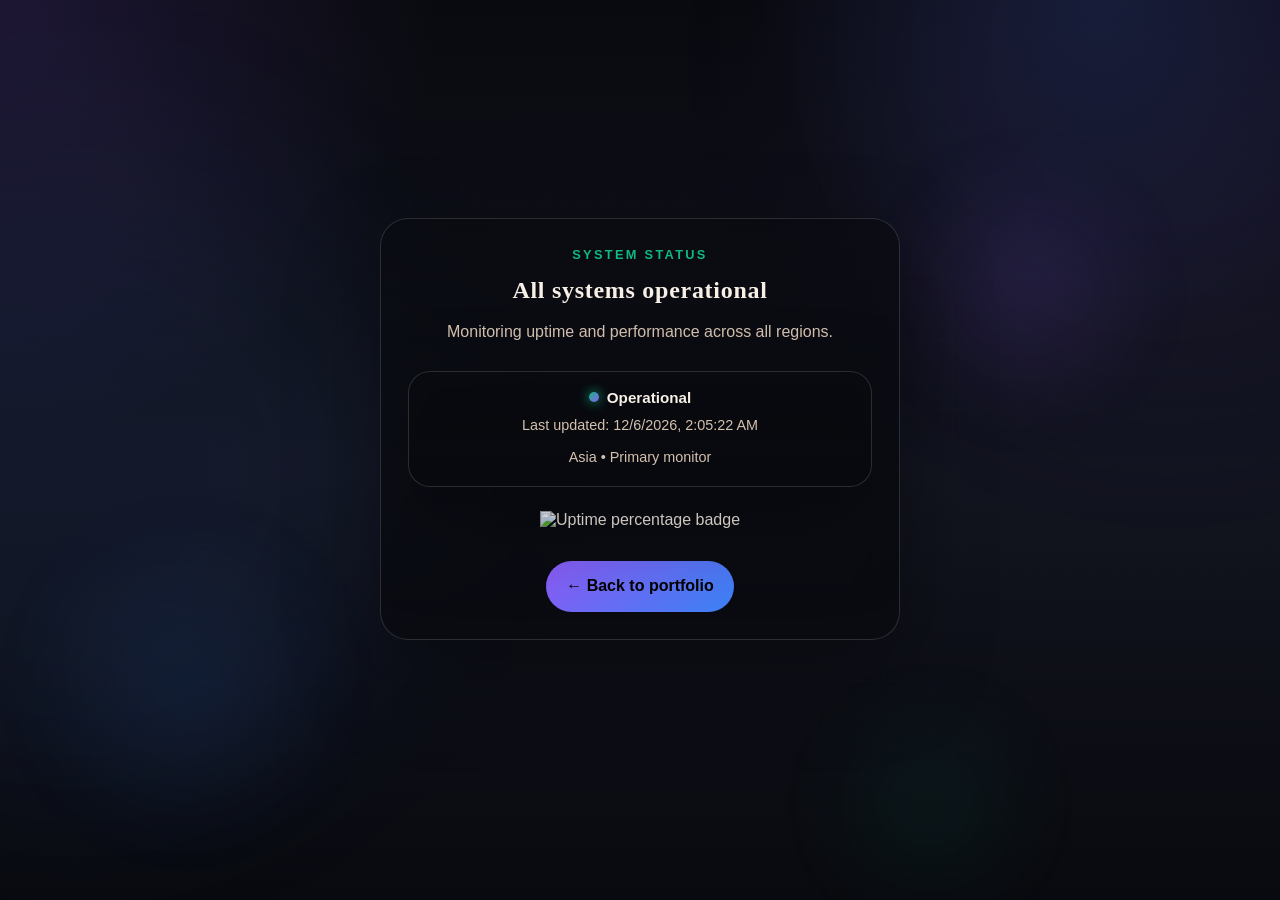
==== status/index.html @ 7c453acb "Initial deploy: anitej.online portfolio" ====
<!DOCTYPE html>
<html lang="en">
<head>
  <meta charset="UTF-8" />
  <meta name="viewport" content="width=device-width, initial-scale=1.0" />
  <meta
    name="description"
    content="Live status page for anitej.online with current uptime and monitoring information."
  />
  <meta name="robots" content="index, follow" />
  <meta property="og:title" content="Status | Anitej Chander Sood" />
  <meta
    property="og:description"
    content="Current uptime and system health for anitej.online."
  />
  <meta property="og:type" content="website" />
  <meta property="og:url" content="https://anitej.online/status/" />
  <link rel="canonical" href="https://anitej.online/status/" />

  <title>Status • Anitej Chander Sood</title>

  <link rel="stylesheet" href="/styles.css" />

  <link href="https://fonts.googleapis.com/css2?family=Playfair+Display:wght@600;700&family=Schibsted+Grotesk:wght@400;500;600&display=swap" rel="stylesheet">

  <style>
    .note-pill:hover {
      border-color: var(--line-strong);
      transform: translateY(-2px);
    }

    .status-region {
      display: block;
      margin-top: 0.5rem;
      font-size: 0.85rem;
      color: var(--muted);
    }

    .status-badge {
      display: flex;
      justify-content: center;
      margin-top: 1.5rem;
    }

    .button-secondary {
      background: linear-gradient(135deg, var(--accent), var(--accent-2));
      color: #000;
      border: none;
    }

    .button-secondary:hover {
      filter: brightness(1.1);
      transform: translateY(-1px);
    }

    @keyframes pulse {
      0% {
        transform: scale(1);
        opacity: 1;
        box-shadow: 0 0 0 0 var(--accent-3);
      }
      70% {
        transform: scale(1.2);
        opacity: 0.7;
        box-shadow: 0 0 0 8px rgba(0,0,0,0);
      }
      100% {
        transform: scale(1);
        opacity: 1;
        box-shadow: 0 0 0 0 rgba(0,0,0,0);
      }
    }

    .status-dot {
      display: inline-block;
      width: 10px;
      height: 10px;
      border-radius: 50%;
      margin-right: 8px;
      background: linear-gradient(135deg, var(--accent-3), var(--accent));
      box-shadow: 0 0 12px var(--accent-3);
      animation: pulse 2.5s infinite ease-out;
      vertical-align: middle;
    }

    .note-pill strong {
      display: inline-flex;
      align-items: center;
    }
  </style>
</head>

<body class="site-ready">

  <div class="noise-layer"></div>
  <div class="grid-mesh"></div>
  <div class="ambient ambient-one"></div>
  <div class="ambient ambient-two"></div>
  <div class="ambient ambient-three"></div>

  <main class="section" style="display:flex; align-items:center; justify-content:center; min-height:100vh;">
    
    <div class="contact-section reveal is-visible" style="max-width:520px; width:100%; text-align:center;">
      
      <p class="eyebrow">System Status</p>

      <h2 style="margin-bottom:1rem;">All systems operational</h2>

      <p class="contact-text">
        Monitoring uptime and performance across all regions.
      </p>

      <div class="note-pill" style="margin-top:1.5rem;">
        <strong>
          <span class="status-dot"></span>
          Operational
        </strong>
        <span id="time"></span>
        <span class="status-region">Asia • Primary monitor</span>
      </div>

      <div class="status-badge">
        <img
          src="https://img.shields.io/uptimerobot/ratio/m802907586-cd0c75503b185949c25b62b2?style=for-the-badge&label=uptime"
          alt="Uptime percentage badge"
        />
      </div>

      <div style="margin-top:2rem;">
        <a href="/" class="button button-secondary">← Back to portfolio</a>
      </div>

    </div>

  </main>

  <script>
    document.getElementById("time").textContent =
      "Last updated: " + new Date().toLocaleString();
  </script>

</body>
</html>
---- styles.css ----
:root {
  --bg: #090a0f;
  --bg-rgb: 9, 10, 15;
  --bg-alt: #12141f;
  --panel: rgba(34, 24, 19, 0.84);
  --panel-strong: rgba(26, 18, 14, 0.96);
  --panel-soft: rgba(255, 255, 255, 0.05);
  --text: #f8efe6;
  --muted: #d4c1b0;
  --muted-strong: #b59472;
  --line: rgba(255, 255, 255, 0.14);
  --line-strong: rgba(255, 255, 255, 0.32);
  --accent: #8b5cf6;
  --accent-2: #3b82f6;
  --accent-3: #10b981;
  --shadow: 0 34px 90px rgba(0, 0, 0, 0.34);
  --glow: 0 0 0 1px rgba(255, 255, 255, 0.08), 0 28px 80px rgba(0, 0, 0, 0.25);
  --radius-xl: 38px;
  --radius-lg: 28px;
  --radius-md: 20px;
  --radius-sm: 14px;
  --max-width: 1220px;
  --header-offset: 116px;
  --font-heading: "Space Grotesk", serif;
}

html[data-theme="light"] {
  --bg: #f5ede4;
  --bg-rgb: 245, 237, 228;
  --bg-alt: #ede0d2;
  --panel: rgba(255, 255, 255, 0.8);
  --panel-strong: rgba(255, 255, 255, 0.93);
  --panel-soft: rgba(126, 92, 66, 0.06);
  --text: #1d140f;
  --muted: #6f5a49;
  --muted-strong: #8d5d30;
  --line: rgba(34, 20, 12, 0.11);
  --line-strong: rgba(34, 20, 12, 0.24);
  --accent: #d97b2d;
  --accent-2: #d45a4a;
  --accent-3: #2a8f74;
  --shadow: 0 34px 90px rgba(124, 85, 51, 0.14);
  --glow: 0 0 0 1px rgba(34, 20, 12, 0.06), 0 24px 72px rgba(124, 85, 51, 0.14);
}

*,
*::before,
*::after {
  box-sizing: border-box;
}

html {
  scroll-behavior: smooth;
}

body {
  margin: 0;
  min-height: 100vh;
  min-height: 100svh;
  font-family: "Outfit", sans-serif;
  color: var(--text);
  background:
    radial-gradient(circle at top left, rgba(139, 92, 246, 0.16), transparent 28%),
    radial-gradient(circle at 86% 0%, rgba(59, 130, 246, 0.12), transparent 24%),
    linear-gradient(180deg, var(--bg) 0%, var(--bg-alt) 52%, var(--bg) 100%);
  overflow-x: clip;
}

body::before,
body::after {
  content: "";
  position: fixed;
  inset: auto;
  width: 42rem;
  height: 42rem;
  border-radius: 50%;
  filter: blur(100px);
  opacity: 0.12;
  pointer-events: none;
  z-index: -2;
  animation: drift 24s ease-in-out infinite;
}

body::before {
  top: -18rem;
  right: -14rem;
  background: rgba(139, 92, 246, 0.56);
}

body::after {
  left: -16rem;
  bottom: 6rem;
  background: rgba(59, 130, 246, 0.48);
  animation-delay: -10s;
}

a {
  color: inherit;
  text-decoration: none;
}

button,
input,
a {
  font: inherit;
  -webkit-tap-highlight-color: transparent;
}

button {
  color: inherit;
}

img,
iframe {
  display: block;
  max-width: 100%;
}

[hidden] {
  display: none !important;
}

.page-shell {
  position: relative;
  min-height: 100vh;
  overflow: clip;
}

.noise-layer,
.grid-mesh,
.ambient,
.cursor-glow {
  pointer-events: none;
}

.noise-layer {
  position: fixed;
  inset: -20%;
  z-index: -1;
  opacity: 0.08;
  background-image:
    radial-gradient(circle at 20% 30%, rgba(255, 255, 255, 0.7) 0.7px, transparent 0.8px),
    radial-gradient(circle at 74% 64%, rgba(255, 255, 255, 0.45) 0.7px, transparent 0.8px);
  background-size: 22px 22px, 28px 28px;
  mix-blend-mode: soft-light;
  animation: noiseFloat 24s linear infinite;
}

.grid-mesh {
  position: fixed;
  inset: 0;
  z-index: -1;
  opacity: 0.2;
  background-image:
    linear-gradient(rgba(255, 255, 255, 0.04) 1px, transparent 1px),
    linear-gradient(90deg, rgba(255, 255, 255, 0.04) 1px, transparent 1px);
  background-size: 68px 68px;
  mask-image: radial-gradient(circle at center, black 42%, transparent 88%);
  animation: meshShift 28s linear infinite;
}

.ambient {
  position: fixed;
  border-radius: 50%;
  filter: blur(40px);
  opacity: 0.22;
  z-index: -1;
  animation: drift 20s ease-in-out infinite;
}

.ambient-one {
  top: 18%;
  right: 10%;
  width: 16rem;
  height: 16rem;
  background: radial-gradient(circle, rgba(139, 92, 246, 0.72), transparent 72%);
}

.ambient-two {
  top: 58%;
  left: 2%;
  width: 20rem;
  height: 20rem;
  background: radial-gradient(circle, rgba(59, 130, 246, 0.52), transparent 74%);
  animation-delay: -9s;
}

.ambient-three {
  top: 76%;
  right: 18%;
  width: 15rem;
  height: 15rem;
  background: radial-gradient(circle, rgba(16, 185, 129, 0.38), transparent 72%);
  animation-delay: -4s;
}

.cursor-glow {
  position: fixed;
  top: calc(var(--cursor-y, 50vh) - 10rem);
  left: calc(var(--cursor-x, 50vw) - 10rem);
  z-index: 0;
  width: 20rem;
  height: 20rem;
  border-radius: 50%;
  background: radial-gradient(circle, rgba(255, 255, 255, 0.08), transparent 70%);
  transition: top 180ms ease-out, left 180ms ease-out;
}


.site-header,
.section,
.strip-section,
.site-footer {
  width: min(calc(100% - 2rem), var(--max-width));
  margin-inline: auto;
}

.site-header {
  position: fixed;
  top: 1rem;
  left: 50%;
  z-index: 20;
  padding: 0.85rem 1rem;
  border: 1px solid var(--line);
  border-radius: 999px;
  background: color-mix(in srgb, var(--panel-strong) 86%, transparent);
  backdrop-filter: blur(18px);
  box-shadow: var(--glow);
  transform: translateX(-50%);
  transition:
    transform 320ms ease,
    opacity 320ms ease,
    border-radius 220ms ease,
    background-color 220ms ease;
}

.site-header.is-hidden {
  transform: translate(-50%, calc(-100% - 2rem));
  opacity: 1;
}

.site-header.is-compact {
  background: color-mix(in srgb, var(--panel-strong) 92%, transparent);
}

.site-header.is-profile-open {
  border-radius: var(--radius-lg);
}

.site-header.is-profile-open {
  border-radius: var(--radius-lg);
}

.header-bar {
  display: grid;
  grid-template-columns: auto 1fr auto;
  align-items: center;
  gap: 1rem;
}

.brand {
  padding: 0;
  border: 0;
  background: transparent;
  display: inline-flex;
  align-items: center;
  gap: 0.85rem;
  text-align: left;
  cursor: pointer;
}

.brand-avatar {
  position: relative;
  display: grid;
  place-items: center;
  width: 3.25rem;
  height: 3.25rem;
  border-radius: 50%;
  padding: 2px;
  background: linear-gradient(135deg, var(--accent), var(--accent-2));
  box-shadow: 0 18px 28px rgba(0, 0, 0, 0.18);
}

.brand-avatar img {
  width: 100%;
  height: 100%;
  border-radius: 50%;
  object-fit: cover;
  object-position: center 20%;
}

.brand-copy {
  display: grid;
  gap: 0.2rem;
}

.brand-copy strong {
  font-size: 1.02rem;
  letter-spacing: -0.04em;
}

.brand-copy span,
.site-nav,
.section-intro,
.experience-topline,
.experience-company,
.card-kicker,
.chess-copy,
.chess-status,
.profile-text,
.contact-text,
.poke-note,
.site-footer {
  color: var(--muted);
}

.brand-copy span,
.site-nav,
.poke-note {
  font-size: 0.88rem;
}

.site-nav {
  display: inline-flex;
  justify-content: center;
  gap: 1.05rem;
  flex-wrap: wrap;
}

.site-nav a,
.project-link,
.certification-row a,
.footer-links a,
.profile-meta a {
  position: relative;
}

.site-nav a::after,
.project-link::after,
.certification-row a::after,
.footer-links a::after,
.profile-meta a::after {
  content: "";
  position: absolute;
  left: 0;
  bottom: -0.22rem;
  width: 100%;
  height: 1px;
  background: currentColor;
  transform: scaleX(0);
  transform-origin: left;
  transition: transform 180ms ease;
}

.site-nav a:hover::after,
.project-link:hover::after,
.certification-row a:hover::after,
.footer-links a:hover::after,
.profile-meta a:hover::after {
  transform: scaleX(1);
}

.header-actions {
  display: inline-flex;
  align-items: center;
  gap: 0.8rem;
}

.theme-toggle,
.nav-cta,
.ghost-button {
  display: inline-flex;
  align-items: center;
  justify-content: center;
  min-height: 2.95rem;
  padding: 0.76rem 1rem;
  border-radius: 999px;
  border: 1px solid var(--line);
  background: rgba(255, 255, 255, 0.04);
  cursor: pointer;
  transition:
    transform 180ms ease,
    border-color 180ms ease,
    background-color 180ms ease;
}

.theme-toggle:hover,
.nav-cta:hover,
.ghost-button:hover {
  transform: translateY(-2px);
  border-color: var(--line-strong);
}

.theme-toggle {
  gap: 0.65rem;
}

.theme-toggle-floating {
  position: fixed;
  top: 2rem;
  right: 3rem;
  z-index: 22;
  transform: none;
  background: color-mix(in srgb, var(--panel-strong) 88%, transparent);
  box-shadow: var(--glow);
}

.theme-toggle-track {
  position: relative;
  display: inline-flex;
  align-items: center;
  width: 2.8rem;
  height: 1.45rem;
  border-radius: 999px;
  background: rgba(255, 255, 255, 0.08);
}

.theme-toggle-thumb {
  position: absolute;
  left: 0.18rem;
  width: 1.05rem;
  height: 1.05rem;
  border-radius: 50%;
  background: linear-gradient(135deg, var(--accent), var(--accent-2));
  transition: transform 220ms ease;
}

html[data-theme="light"] .theme-toggle-thumb {
  transform: translateX(1.25rem);
}

html[data-theme="light"] .theme-toggle-track {
  background: rgba(34, 20, 12, 0.88);
}

html[data-theme="light"] .board-files {
  color: #F5E9DF;
}

.theme-toggle-copy {
  font-size: 0.86rem;
  color: var(--muted);
}

.nav-toggle {
  display: none;
  width: 2.95rem;
  height: 2.95rem;
  border: 1px solid var(--line);
  border-radius: 50%;
  background: rgba(255, 255, 255, 0.04);
  cursor: pointer;
}

.nav-toggle span {
  display: block;
  width: 1rem;
  height: 2px;
  margin: 0.24rem auto;
  background: var(--text);
  transition: transform 180ms ease, opacity 180ms ease;
}

.site-header.is-nav-open .nav-toggle span:first-child {
  transform: translateY(4px) rotate(45deg);
}

.site-header.is-nav-open .nav-toggle span:last-child {
  transform: translateY(-4px) rotate(-45deg);
}

.profile-panel {
  display: grid;
  grid-template-columns: minmax(220px, 0.34fr) minmax(0, 1fr);
  gap: 1.2rem;
  margin-top: 0.95rem;
  padding: 1.2rem;
  border: 1px solid var(--line);
  border-radius: var(--radius-lg);
  background: color-mix(in srgb, var(--panel-strong) 92%, transparent);
  box-shadow: var(--shadow);
}

.profile-panel-media {
  border-radius: calc(var(--radius-lg) - 6px);
  overflow: hidden;
  min-height: 100%;
  background: linear-gradient(180deg, rgba(139, 92, 246, 0.2), rgba(59, 130, 246, 0.08));
}

.profile-panel-media img {
  width: 100%;
  height: 100%;
  object-fit: cover;
  object-position: center 24%;
}

.profile-panel-copy {
  display: grid;
  gap: 0.9rem;
  align-content: start;
}

.profile-panel-copy h2 {
  margin: 0;
  font-size: clamp(2rem, 4vw, 2.9rem);
  line-height: 0.98;
}

.profile-text {
  max-width: 34rem;
  margin: 0;
  line-height: 1.75;
}

.profile-meta {
  display: flex;
  flex-wrap: wrap;
  gap: 1rem;
}

.poke-field {
  display: grid;
  gap: 0.5rem;
  max-width: 16rem;
}

.poke-field span {
  font-size: 0.84rem;
  color: var(--muted);
}

.poke-field input {
  min-height: 3rem;
  padding: 0.8rem 1rem;
  border: 1px solid var(--line);
  border-radius: 14px;
  color: var(--text);
  background: rgba(255, 255, 255, 0.04);
  outline: none;
}

.poke-field input:focus {
  border-color: var(--line-strong);
}

.poke-button {
  width: fit-content;
}

.side-nav {
  position: fixed;
  top: 45%;
  left: 1rem;
  z-index: 12;
  display: grid;
  gap: 0.65rem;
  transform: translate(-0.65rem, -50%);
  opacity: 1;
  pointer-events: auto;
  transition: opacity 240ms ease, transform 240ms ease;
}

.side-nav.is-visible {
  opacity: 1;
  pointer-events: auto;
  transform: translate(0, -50%);
}

.side-nav a {
  position: relative;
  display: inline-flex;
  align-items: center;
  gap: 0.55rem;
  min-height: 1.95rem;
  padding: 0.4rem 0.7rem 0.4rem 0.5rem;
  font-size: 0.74rem;
  letter-spacing: 0.08em;
  text-transform: uppercase;
  transition: font-size 240ms ease, font-weight 240ms ease, letter-spacing 240ms ease, color 180ms ease, transform 180ms ease;
}

.side-nav a::before {
  content: "";
  width: 0.38rem;
  height: 0.38rem;
  background: var(--muted-strong);
  box-shadow: inset 0 0 0 1px var(--line-strong);
  transition: background 180ms ease;
}

.side-nav a.is-active {
  color: var(--text);
  transform: translateX(0.15rem);
  font-size: 0.88rem;
  font-weight: 600;
  letter-spacing: 0.04em;
}

.side-nav a.is-active::before {
  background: linear-gradient(135deg, var(--accent), var(--accent-2));
}

.side-nav a::after {
  content: "";
  position: absolute;
  left: 0;
  bottom: 0.1rem;
  width: 100%;
  height: 1px;
  background: currentColor;
  transform: scaleX(0);
  transform-origin: left;
  transition: transform 180ms ease;
}

.side-nav a:hover::after {
  transform: scaleX(1);
}

main {
  position: relative;
  z-index: 1;
  padding-top: 6.7rem;
}

.section {
  padding: 5.5rem 0;
  scroll-margin-top: var(--header-offset);
}

.hero {
  display: grid;
  grid-template-columns: minmax(0, 0.98fr) minmax(360px, 1.02fr);
  gap: 2.2rem;
  align-items: center;
  min-height: calc(100svh - 8rem);
  padding-top: 1.7rem;
}

.eyebrow {
  margin: 0 0 1rem;
  color: var(--accent-3) !important;
  font-size: 0.8rem;
  font-weight: 700;
  letter-spacing: 0.18em;
  text-transform: uppercase;
}

h1,
h2,
h3 {
  margin: 0;
  font-family: var(--font-heading, "Space Grotesk", serif);
  font-weight: 700;
  line-height: 1.03;
}

h2,
h3 {
  letter-spacing: 0.03em;
}

.hero h1 {
  max-width: 11ch;
  font-size: clamp(3rem, 7vw, 5.5rem);
  font-weight: 700;
  letter-spacing: -0.005em;
}

.hero-text,
.story-section p,
.experience-card li,
.project-card p,
.skills-card p,
.hobby-card p,
.map-copy p,
.contact-text {
  color: var(--muted);
  line-height: 1.8;
}

.hero-text {
  max-width: 40rem;
  margin: 1.5rem 0 0;
  font-size: 1.02rem;
}

.hero-actions,
.tag-row,
.chip-group,
.contact-actions,
.profile-meta {
  display: flex;
  flex-wrap: wrap;
  gap: 0.9rem;
}

.hero-actions {
  margin-top: 2rem;
}

.button {
  display: inline-flex;
  align-items: center;
  justify-content: center;
  min-height: 3.2rem;
  padding: 0.9rem 1.25rem;
  border-radius: 999px;
  border: 1px solid transparent;
  font-weight: 600;
  transition:
    transform 180ms ease,
    border-color 180ms ease,
    background-color 180ms ease,
    box-shadow 180ms ease;
}

.button:hover {
  transform: translateY(-3px);
}

.button-primary {
  background: linear-gradient(135deg, var(--accent), var(--accent-2));
  color: #130d0a;
  box-shadow: 0 18px 34px rgba(139, 92, 246, 0.28);
}

.button-secondary {
  border-color: var(--line);
  background: rgba(255, 255, 255, 0.04);
}

.hero-notes {
  display: grid;
  grid-template-columns: repeat(3, minmax(0, 1fr));
  gap: 0.95rem;
  margin-top: 2rem;
}

.note-pill,
.portrait-card,
.floating-note,
.experience-card,
.project-card,
.skills-card,
.hobby-card,
.chess-card,
.map-card,
.contact-section,
.certification-block,
.parallax-shell {
  position: relative;
  overflow: hidden;
  border: 1px solid var(--line);
  border-radius: var(--radius-lg);
  background: linear-gradient(180deg, rgba(var(--bg-rgb), 0.62), rgba(var(--bg-rgb), 0.8));
  box-shadow: var(--shadow);
}

.note-pill,
.experience-card,
.project-card,
.skills-card,
.hobby-card,
.chess-card,
.map-card,
.certification-block,
.contact-section {
  backdrop-filter: blur(18px);
}

.note-pill {
  padding: 1rem;
  border-radius: 22px;
}

.note-pill strong {
  display: block;
  margin-bottom: 0.45rem;
  font-size: 0.95rem;
}

.note-pill span {
  display: block;
  color: var(--muted);
  font-size: 0.9rem;
  line-height: 1.7;
}

.interactive-shell::before,
.portrait-orbit::before,
.identity-card::before,
.project-card::before {
  content: "";
  position: absolute;
  inset: 0;
  background: radial-gradient(
    300px circle at var(--mx, 50%) var(--my, 50%),
    rgba(255, 255, 255, 0.14),
    transparent 42%
  );
  opacity: 1;
  transition: opacity 220ms ease;
  pointer-events: none;
}

.interactive-shell:hover::before,
.portrait-orbit:hover::before,
.identity-card:hover::before,
.project-card:hover::before {
  opacity: 1;
}

.interactive-shell,
.note-pill,
.theme-toggle,
.nav-cta,
.ghost-button,
.button,
.identity-card,
.project-card,
.hobby-card,
.skills-card {
  transition:
    transform 220ms ease,
    border-color 220ms ease,
    background-color 220ms ease,
    box-shadow 220ms ease;
}

.interactive-shell:hover,
.note-pill:hover,
.project-card:hover,
.identity-card:hover,
.hobby-card:hover,
.skills-card:hover {
  transform: translateY(-4px);
  border-color: var(--line-strong);
}

.hero-favicon {
  display: none;
  justify-content: center;
  margin: 2.5rem 0 0.5rem;
}

.hero-favicon img {
  width: 15rem;
  height: 15rem;
  border-radius: 50%;
  border: 2px solid var(--line);
  box-shadow: 0 0 0 6px rgba(139, 92, 246, 0.12);
}

.hero-stage {
  perspective: 1600px;
}

.portrait-orbit {
  position: relative;
  min-height: 45rem;
  border-radius: var(--radius-xl);
  transform-style: preserve-3d;
}

.portrait-card {
  position: absolute;
  inset: 1rem 3rem 6.9rem 2rem;
  padding: 1.2rem;
  background:
    radial-gradient(circle at top, rgba(255, 255, 255, 0.06), transparent 36%),
    linear-gradient(180deg, rgba(54, 37, 28, 0.94), rgba(21, 15, 12, 0.92));
}

.portrait-loader {
  position: absolute;
  inset: 1rem;
  border-radius: calc(var(--radius-xl) - 10px);
  pointer-events: none;
}

.portrait-loader span {
  position: absolute;
  border-radius: 999px;
  border: 1px solid rgba(255, 255, 255, 0.16);
}

.portrait-loader span:nth-child(1) {
  inset: 1rem 2.4rem auto 2.4rem;
  height: 14rem;
  animation: pulseLoader 5s ease-in-out infinite;
}

.portrait-loader span:nth-child(2) {
  inset: auto 1.6rem 6.2rem 1.6rem;
  height: 7rem;
  animation: pulseLoader 5s ease-in-out infinite -1.5s;
}

.portrait-loader span:nth-child(3) {
  top: 6rem;
  right: 1.4rem;
  width: 6rem;
  height: 6rem;
  border-radius: 50%;
  animation: spinLoader 8s linear infinite;
}

.portrait-frame {
  position: absolute;
  inset: 1.1rem 1.1rem 1.1rem;
  display: flex;
  align-items: flex-end;
  justify-content: center;
  border-radius: calc(var(--radius-xl) - 10px);
  background:
    radial-gradient(circle at top, rgba(139, 92, 246, 0.22), transparent 38%),
    linear-gradient(180deg, rgba(255, 255, 255, 0.02), rgba(255, 255, 255, 0));
  overflow: hidden;
}

.portrait-frame img {
  width: min(96%, 34rem);
  height: 100%;
  object-fit: contain;
  object-position: center bottom;
  filter: drop-shadow(0 18px 44px rgba(0, 0, 0, 0.28));
}

.card-kicker {
  margin: 0;
  font-size: 0.8rem;
  letter-spacing: 0.14em;
  text-transform: uppercase;
}

.project-card .card-kicker {
  padding-bottom: 0.8rem;
}

.tag-row {
  margin-top: 1.2rem;
}

.tag-row span,
.chip-group span {
  padding: 0.74rem 0.95rem;
  border-radius: 999px;
  border: 1px solid var(--line);
  background: var(--panel-soft);
  color: var(--text);
}
.certification-row a {
  padding: 0.74rem 0.95rem;
  background: var(--panel-soft);
  border-radius: 12px;
  color: var(--text);
  border: 1px solid var(--line);
}

.shipping-note,
.floating-note {
  position: absolute;
  padding: 1rem;
}

.shipping-note {
  left: 0.3rem;
  right: 7.2rem;
  bottom: 0;
  z-index: 2;
  border: 1px solid var(--line);
  border-radius: 24px;
  background: var(--panel-strong);
  backdrop-filter: blur(16px);
  box-shadow: var(--shadow);
}

.shipping-note h3 {
  margin-top: 0.42rem;
  font-size: 1.7rem;
}

.shipping-note p:last-of-type {
  margin: 0.75rem 0 0;
  color: var(--muted);
  line-height: 1.72;
}

.floating-note {
  width: min(16rem, 100%);
  background: var(--panel-strong);
  border: 1px solid var(--line);
  backdrop-filter: blur(16px);
}

.floating-note h3 {
  margin-top: 0.42rem;
  font-size: 1.45rem;
}

.floating-note p:last-child {
  margin: 0.7rem 0 0;
  font-size: 0.9rem;
  line-height: 1.7;
  color: var(--muted);
}

.floating-note-one {
  top: -6.5rem;
  right: -4rem;
}

.floating-note-two {
  top: 4rem;
  left: -0.2rem;
}

.floating-note-three {
  right: 0.2rem;
  bottom: 7.2rem;
}

.strip-section {
  overflow: hidden;
  padding-bottom: 0.3rem;
}

.strip-track {
  display: flex;
  gap: 1rem;
  width: max-content;
  padding: 0.4rem 0;
  animation: ticker 28s linear infinite;
}

.strip-track span {
  padding: 0.8rem 1rem;
  border-radius: 999px;
  border: 1px solid var(--line);
  background: rgba(255, 255, 255, 0.04);
  color: var(--muted);
  white-space: nowrap;
}

.section-head {
  display: grid;
  grid-template-columns: minmax(0, 0.96fr) minmax(280px, 0.74fr);
  gap: 1.5rem;
  align-items: end;
  margin-bottom: 2rem;
}

.section-head h2,
.contact-copy h2 {
  max-width: 13ch;
  font-size: clamp(2.4rem, 5vw, 4.5rem);
}

.section-intro {
  max-width: 34rem;
  line-height: 1.9;
}

.identity-grid,
.experience-list,
.project-grid,
.skills-layout,
.hobby-grid,
.play-grid {
  display: grid;
  gap: 1.2rem;
}

.identity-grid {
  grid-template-columns: repeat(4, minmax(0, 1fr));
}

.identity-card {
  position: relative;
  min-height: 27rem;
  border: 1px solid var(--line-strong);
  border-radius: 22px;
  overflow: hidden;
  transform-style: preserve-3d;
  box-shadow:
    rgba(255, 255, 255, 0.18) 0 0 36px 2px,
    rgba(0, 0, 0, 0.52) 0 28px 62px 0,
    inset var(--line) 0 0 0 1px;
  cursor: pointer;
}

.identity-card::after {
  content: "";
  position: absolute;
  inset: 12px;
  border-radius: 16px;
  border: 1px solid var(--line-strong);
  pointer-events: none;
}

.identity-card-bg {
  position: absolute;
  inset: -1rem;
  background-position: center;
  background-size: cover;
  opacity: 0.88;
  filter: saturate(0.95) contrast(1.08);
  transform: scale(1.02);
  transition: transform 320ms ease, opacity 520ms ease;
}

.identity-card-gradient .identity-card-bg {
  background:
    radial-gradient(circle at top left, rgba(139, 92, 246, 0.36), transparent 34%),
    radial-gradient(circle at right center, rgba(59, 130, 246, 0.3), transparent 28%),
    linear-gradient(180deg, rgba(40, 28, 22, 0.96), rgba(18, 13, 10, 0.96));
  opacity: 1;
}

.identity-card-copy {
  position: absolute;
  inset: auto 0 0;
  z-index: 2;
  display: grid;
  gap: 0.6rem;
  padding: 1.4rem 1.2rem 1.3rem;
  background: linear-gradient(180deg, transparent, var(--panel-strong) 28%, var(--panel-strong));
  transform: translateY(0);
}

.identity-card h3 {
  font-size: 1.75rem;
}

.identity-card p:last-child {
  margin: 0;
  color: var(--muted);
  line-height: 1.7;
  max-height: 0;
  opacity: 1;
  overflow: hidden;
  transform: translateY(1rem);
  transition:
    max-height 320ms ease,
    opacity 320ms ease,
    transform 320ms ease,
    margin-top 320ms ease;
}

.identity-card:hover .identity-card-bg {
  transform: scale(1.08);
  opacity: 0.48;
}

.identity-card:hover p:last-child {
  max-height: 8rem;
  opacity: 1;
  transform: translateY(0);
  margin-top: 0.15rem;
}

.experience-list,
.project-grid,
.skills-layout {
  grid-template-columns: repeat(2, minmax(0, 1fr));
}

.experience-card,
.project-card,
.skills-card,
.hobby-card,
.chess-card,
.map-card,
.contact-section,
.certification-block {
  padding: 1.45rem;
}

.experience-card h3,
.project-card h3,
.skills-card h3,
.hobby-card h3,
.map-card h3,
.chess-card h3 {
  margin-top: 0.5rem;
  font-size: 1.75rem;
}

.experience-leadership-group {
  display: contents;
}

.experience-leadership-label {
  display: none;
}

.experience-topline {
  display: flex;
  justify-content: space-between;
  gap: 0.7rem;
  flex-wrap: wrap;
  margin-bottom: 0.75rem;
  font-size: 0.9rem;
}

.experience-company {
  margin-top: 0.4rem;
}

.experience-card ul,
.project-card ul {
  margin: 1rem 0 0;
  padding-left: 1.1rem;
}

.project-card {
  min-height: 22rem;
  display: grid;
  align-content: start;
}

.project-noise {
  position: absolute;
  inset: 0;
  background:
    radial-gradient(circle at top right, rgba(139, 92, 246, 0.16), transparent 30%),
    linear-gradient(180deg, transparent, rgba(255, 255, 255, 0.03));
  pointer-events: none;
}

.project-card ul {
  margin-bottom: 2.6rem;
}

.project-link {
  position: absolute;
  right: 1.45rem;
  bottom: 1.3rem;
  font-weight: 600;
  letter-spacing: 0.08em;
  text-transform: uppercase;
  transform: translateY(1.2rem);
  opacity: 1;
  transition: transform 260ms ease, opacity 260ms ease;
}

.project-card:hover .project-link {
  opacity: 1;
  transform: translateY(0);
}

.project-card:hover {
  box-shadow:
    rgba(255, 255, 255, 0.18) 0 0 36px 2px,
    rgba(0, 0, 0, 0.48) 0 30px 76px 0,
    inset rgba(255, 255, 255, 0.16) 0 0 0 1px;
}

.skills-card {
  padding: 1.55rem;
}

.skills-card h3 {
  margin-bottom: 1rem;
}

.chip-group {
  gap: 0.7rem;
}

.certification-block {
  display: grid;
  grid-template-columns: minmax(220px, 0.44fr) minmax(0, 1fr);
  gap: 1rem;
  align-items: start;
  margin-top: 1.35rem;
}

.certification-copy p:last-child {
  margin: 0.45rem 0 0;
  line-height: 1.7;
}

.certification-row {
  display: flex;
  flex-wrap: wrap;
  gap: 0.8rem;
}

.hobby-grid {
  grid-template-columns: repeat(4, minmax(0, 1fr));
}

.hobby-card {
  min-height: 21rem;
}

.hobby-visual {
  position: relative;
  height: 11rem;
  margin-bottom: 1rem;
  border-radius: 20px;
  overflow: hidden;
  border: 1px solid rgba(255, 255, 255, 0.08);
  background:
    linear-gradient(180deg, rgba(255, 255, 255, 0.05), rgba(255, 255, 255, 0.02)),
    rgba(255, 255, 255, 0.03);
}

.hobby-visual-photo img {
  width: 100%;
  height: 100%;
  object-fit: cover;
}

.hobby-surf .hobby-visual-photo img {
  object-fit: contain;
  background:
    radial-gradient(circle at top, rgba(16, 185, 129, 0.26), transparent 36%),
    linear-gradient(180deg, rgba(18, 13, 10, 0.2), rgba(18, 13, 10, 0.08));
}

.hobby-visual-doodle {
  display: grid;
  place-items: center;
}

.hobby-visual-doodle svg {
  width: 100%;
  height: 100%;
  fill: none;
  stroke: rgba(255, 245, 235, 0.92);
  stroke-width: 4;
  stroke-linecap: round;
  stroke-linejoin: round;
  opacity: 0.94;
  transition: transform 320ms ease;
}

.hobby-card:hover .hobby-visual-doodle svg {
  transform: translateY(-4px) scale(1.02);
}

.play-grid {
  grid-template-columns: minmax(0, 0.93fr) minmax(0, 1.07fr);
  align-items: stretch;
  margin-top: 1.3rem;
}

.play-head {
  display: flex;
  justify-content: space-between;
  gap: 1rem;
  align-items: start;
}

.ghost-button {
  color: var(--text);
}

.chess-copy {
  margin: 0.9rem 0 1rem;
}

.chess-card {
  position: relative;
}

.chess-shell {
  display: grid;
  grid-template-columns: auto minmax(0, 1fr);
  gap: 0.75rem;
  align-items: start;
}

.board-ranks,
.board-files {
  color: var(--muted);
  font-size: 0.84rem;
}

.board-ranks {
  display: grid;
  grid-template-rows: repeat(8, 1fr);
  gap: 0.3rem;
  align-self: stretch;
  padding-top: 0.1rem;
}

.board-ranks span {
  display: grid;
  place-items: center;
  min-height: 2rem;
}

.chess-board-wrap {
  display: grid;
  gap: 0.55rem;
  width: min(100%, 28rem);
  background: #201710;
  border-radius: 1rem;
}

.board-files {
  display: grid;
  grid-template-columns: repeat(8, 1fr);
  gap: 0.3rem;
}

.board-files span {
  text-align: center;
}

.chess-board {
  display: grid;
  grid-template-columns: repeat(8, minmax(0, 1fr));
  gap: 0.3rem;
  padding: 0.15rem;
  border-radius: 24px;
  background: rgba(255, 255, 255, 0.03);
  box-shadow: inset 0 0 0 1px rgba(255, 255, 255, 0.08);
}

.chess-square {
  position: relative;
  display: grid;
  place-items: center;
  aspect-ratio: 1;
  border: 0;
  border-radius: 14px;
  padding: 0;
  cursor: grab;
  user-select: none;
  transition: transform 140ms ease, outline-color 140ms ease, opacity 140ms ease;
}

.chess-square.light {
  background: #f5ead8;
}

.chess-square.dark {
  background: #8f654d;
}

.chess-square.selected {
  outline: 2px solid #ffd166;
  transform: scale(1.03);
}

.chess-square.dragging {
  opacity: 0.42;
}

.chess-square.target::after {
  content: "";
  width: 0.72rem;
  height: 0.72rem;
  border-radius: 50%;
  background: rgba(20, 14, 11, 0.36);
}

.chess-square.has-piece.target::after {
  position: absolute;
  inset: 0.34rem;
  width: auto;
  height: auto;
  border-radius: 12px;
  background: transparent;
  border: 2px solid rgba(20, 14, 11, 0.46);
}

.chess-piece {
  width: 82%;
  height: 82%;
  object-fit: contain;
  filter: drop-shadow(0 8px 10px rgba(0, 0, 0, 0.18));
}

.chess-status {
  min-height: auto;
  margin: 0.6rem 0 0;
  padding: 0.5rem 0.8rem;
  border-radius: 10px;
  background: var(--panel-soft);
  border: 1px solid var(--line);
}

.chess-success-slot {
  margin-top: 0.55rem;
}

.chess-success {
  display: flex;
  align-items: center;
  justify-content: space-between;
  gap: 1rem;
  padding: 1rem;
  border-radius: 18px;
  border: 1px solid var(--accent-3);
  background: color-mix(in srgb, var(--accent-3) 15%, transparent);
}

.chess-success a {
  position: relative;
  color: var(--accent-3);
  font-weight: 600;
}

.chess-success a::after {
  content: "";
  position: absolute;
  left: 0;
  bottom: -0.22rem;
  width: 100%;
  height: 1px;
  background: currentColor;
  transform: scaleX(0);
  transform-origin: left;
  transition: transform 180ms ease;
}

.chess-success a:hover::after {
  transform: scaleX(1);
}

.hidden {
  display: none;
}

.confetti-layer {
  position: absolute;
  inset: 0;
  overflow: hidden;
  pointer-events: none;
}

.confetti-bit {
  position: absolute;
  top: -0.5rem;
  width: 0.55rem;
  height: 0.9rem;
  border-radius: 999px;
  opacity: 0.9;
  animation: confettiFall 1.65s ease-in forwards;
}

.map-card {
  display: flex;
  flex-direction: column;
  gap: 1rem;
}

.map-frame {
  flex: 1;
  min-height: 23rem;
  height: 100%;
  border-radius: 22px;
  overflow: hidden;
  border: 1px solid rgba(255, 255, 255, 0.08);
}

.map-frame iframe {
  width: 100%;
  height: 100%;
  border: 0;
  filter: saturate(0.88) contrast(1.03);
}

.map-link {
  margin-top: 1rem;
  width: fit-content;
}

.contact-section {
  padding: 1.7rem;
  margin-bottom: 2.6rem;
}

.contact-layout {
  display: grid;
  grid-template-columns: minmax(0, 0.95fr) minmax(280px, 0.7fr);
  gap: 1.5rem;
  align-items: stretch;
}

.contact-copy h2 {
  margin-top: 0;
}

.contact-text {
  max-width: 36rem;
  margin: 1rem 0 0;
}

.contact-panel {
  display: grid;
  gap: 1rem;
  padding: 1.2rem;
  border-radius: 24px;
  border: 1px solid var(--line);
  background: rgba(255, 255, 255, 0.04);
}

.contact-stack {
  display: grid;
  gap: 0.8rem;
}

.contact-stack .button {
  display: flex;
  align-items: center;
  justify-content: center;
  gap: 0.65rem;
}

.contact-stack .button img {
  width: 1.1rem;
  height: 1.1rem;
  filter: invert(1);
}

.contact-panel .button-primary {
  font-size: 17px;
}

.contact-panel .button-primary img {
  width: 21px;
  height: 21px;
}

[data-theme="light"] .contact-stack .button img {
  filter: invert(0);
}

[data-theme="light"] .contact-stack .button-primary img {
  filter: invert(1);
}

.contact-note {
  display: grid;
  gap: 0.4rem;
  padding: 1rem;
  border-radius: 18px;
  border: 1px solid rgba(255, 255, 255, 0.08);
  background: rgba(255, 255, 255, 0.03);
}

.contact-note strong {
  display: flex;
  align-items: center;
  padding-top: 1.5rem;
}

.contact-note span {
  color: var(--muted);
  line-height: 1.7;
}

.site-footer {
  display: flex;
  justify-content: space-between;
  gap: 1rem;
  align-items: center;
  padding: 0.5rem 2rem 4rem;
  font-size: 0.9rem;
}

.site-footer p {
  margin: 0;
}

.footer-links {
  display: flex;
  flex-wrap: wrap;
  gap: 1rem;
}

.reveal {
  opacity: 0;
  transform: translateY(28px);
  transition:
    opacity 700ms ease,
    transform 700ms ease;
}

.reveal.is-visible {
  opacity: 1;
  transform: translateY(0);
}

body:not(.site-ready) .site-header,
body:not(.site-ready) .hero-copy,
body:not(.site-ready) .hero-stage,
body:not(.site-ready) .side-nav {
  opacity: 1;
}

body:not(.site-ready) .site-header {
  transform: translate(-50%, 32px);
}

body:not(.site-ready) .hero-copy,
body:not(.site-ready) .hero-stage,
body:not(.site-ready) .side-nav {
  transform: translateY(32px);
}

body.site-ready .site-header,
body.site-ready .hero-copy,
body.site-ready .hero-stage,
body.site-ready .side-nav {
  transition:
    opacity 900ms cubic-bezier(0.22, 1, 0.36, 1),
    transform 900ms cubic-bezier(0.22, 1, 0.36, 1);
}

body.site-ready .site-header {
  transition-delay: 0.08s;
}

body.site-ready .hero-copy {
  transition-delay: 0.22s;
}

body.site-ready .hero-stage {
  transition-delay: 0.32s;
}

@keyframes drift {
  0%,
  100% {
    transform: translate3d(0, 0, 0) scale(1);
  }
  50% {
    transform: translate3d(0, 2rem, 0) scale(1.08);
  }
}

@keyframes meshShift {
  0% {
    transform: translate3d(0, 0, 0);
  }
  50% {
    transform: translate3d(10px, -12px, 0);
  }
  100% {
    transform: translate3d(0, 0, 0);
  }
}

@keyframes noiseFloat {
  0% {
    transform: translate3d(0, 0, 0);
  }
  50% {
    transform: translate3d(18px, -22px, 0);
  }
  100% {
    transform: translate3d(0, 0, 0);
  }
}

@keyframes ticker {
  from {
    transform: translateX(0);
  }
  to {
    transform: translateX(-50%);
  }
}

@keyframes pulseLoader {
  0%,
  100% {
    transform: scaleX(0.98);
    opacity: 0.24;
  }
  50% {
    transform: scaleX(1.02);
    opacity: 0.55;
  }
}

@keyframes spinLoader {
  from {
    transform: rotate(0deg);
  }
  to {
    transform: rotate(360deg);
  }
}

@keyframes confettiFall {
  0% {
    transform: translate3d(0, 0, 0) rotate(0deg);
    opacity: 1;
  }
  12% {
    opacity: 1;
  }
  80% {
    opacity: 1;
  }
  100% {
    transform: translate3d(var(--confetti-x), 120%, 0) rotate(var(--confetti-rotate));
    opacity: 1;
  }
}

@media (max-width: 1599px) {
  .theme-toggle-floating {
    top: auto;
    right: 1rem;
    bottom: 1rem;
  }
}

@media (max-width: 1200px) {
  .hero,
  .section-head,
  .contact-layout,
  .certification-block {
    grid-template-columns: 1fr;
  }

  .identity-grid {
    grid-template-columns: repeat(2, minmax(0, 1fr));
  }

  .hero-notes,
  .hobby-grid {
    grid-template-columns: repeat(2, minmax(0, 1fr));
  }

  .play-grid {
    grid-template-columns: 1fr;
  }

  .section-head h2,
  .contact-copy h2 {
    max-width: none;
  }
}

@media (max-width: 980px) {
  .site-header {
    border-radius: 30px;
  }

  .header-bar {
    grid-template-columns: minmax(0, 1fr) auto;
    margin-bottom: -0.8rem;
    grid-template-areas:
      "brand actions"
      "nav nav";
  }
  .contact-note strong {
    display: flex;
    margin-top: -1.2rem;
  }

  .brand {
    grid-area: brand;
  }

  .header-actions {
    grid-area: actions;
  }

  .site-nav {
    grid-area: nav;
    justify-content: flex-start;
    padding-bottom: 1.2rem;
  }

  .side-nav {
    display: none;
  }

  .theme-toggle-floating {
    top: auto;
    right: 1rem;
    bottom: 1rem;
  }

  .hero {
    min-height: auto;
  }

  .hero-notes,
  .experience-list,
  .project-grid,
  .skills-layout {
    grid-template-columns: 1fr;
  }

}

@media (max-width: 1024px) {

  .theme-toggle-floating {
    top: auto;
    right: 1rem;
    bottom: 1rem;
  }
}

@media (orientation: landscape) and (max-width: 1366px) {

  .theme-toggle-floating {
    top: auto;
    right: 1rem;
    bottom: 1rem;
  }
}

@media (max-width: 820px) {
  .site-header {
    padding: 0.9rem;
  }

  .site-nav {
    display: none;
    margin-top: 0.8rem;
    padding-top: 0.8rem;
    border-top: 1px solid var(--line);
    flex-direction: column;
    gap: 0.9rem;
  }

  .site-header.is-nav-open .site-nav {
    display: flex;
  }

  .nav-toggle {
    display: inline-block;
  }

  .nav-cta {
    display: none;
  }

  .profile-panel {
    display: none;
  }

  .profile-toggle {
    display: none;
  }

  .side-nav {
    display: none;
  }

  .hero {
    grid-template-columns: 1fr;
    gap: 1.5rem;
  }

  .hero h1 {
    max-width: none;
    font-size: clamp(3rem, 13vw, 4.8rem);
  }

  .hero-stage {
    display: none;
  }

  .hero-favicon {
    display: flex;
  }
  .identity-grid,
  .hobby-grid {
    grid-template-columns: repeat(2, minmax(0, 1fr));
  }

  .hero-actions {
    display: grid;
    grid-template-columns: repeat(2, minmax(0, 1fr));
  }

  .hero-actions .button:last-child {
    grid-column: span 2;
  }
}

@media (max-width: 640px) {
  .site-header,
  .section,
  .strip-section,
  .site-footer {
    width: min(calc(100% - 1.2rem), var(--max-width));
  }

  .section {
    padding: 4.2rem 0;
  }

  main {
    padding-top: 4rem;
  }

  .brand-copy span {
    display: none;
  }

  .hero-actions {
    grid-template-columns: 1fr;
  }

  .hero-actions .button:last-child {
    grid-column: auto;
  }

  .hero-notes,
  .experience-list,
  .project-grid {
    grid-template-columns: 1fr;
  }

  .experience-leadership-group {
    display: grid;
    grid-template-columns: 1fr;
    grid-column: 1 / -1;
    gap: 1.2rem;
    position: relative;
    padding-top: 3rem;
  }

  .experience-card-minor:first-of-type li:first-child {
    display: none;
  }

  .experience-card-minor:last-of-type li:last-child {
    display: none;
  }

  .experience-leadership-label {
    display: block;
    position: absolute;
    top: 0;
    left: 0;
    font-size: 0.72rem;
    font-weight: 700;
    letter-spacing: 0.14em;
    text-transform: uppercase;
    color: var(--muted-strong);
  }

  .experience-card-minor h3 {
    font-size: 1.1rem;
  }

  .experience-card-minor .experience-topline {
    font-size: 0.78rem;
  }

  .experience-card-minor ul {
    font-size: 0.92rem;
  }

  .identity-grid,
  .skills-layout,
  .hobby-grid {
    grid-template-columns: repeat(2, minmax(0, 1fr));
  }

  .identity-card {
    min-height: 18rem;
  }

  .identity-card h3 {
    font-size: 1.1rem;
  }

  .identity-card-copy {
    padding: 0.9rem 0.9rem 0.85rem;
    gap: 0.3rem;
  }

  .identity-card p:last-child {
    font-size: 0.82rem;
  }

  .skills-card {
    padding: 1rem;
  }

  .skills-card h3 {
    margin-bottom: 1.55rem;
    font-size: 1.1rem;
  }

  .chip-group span {
    padding: 0.5rem 0.7rem;
    font-size: 0.8rem;
  }

  .certification-block {
    grid-template-columns: 1fr;
  }

  .certification-copy p:last-child,
  .certification-row a {
    font-size: 0.88rem;
  }

  .hobby-card {
    min-height: auto;
    padding: 1rem;
  }

  .hobby-visual {
    height: 8.2rem;
    margin-bottom: 0.8rem;
  }

  .play-head,
  .chess-success {
    flex-direction: column;
    align-items: flex-start;
  }

  .site-footer {
    flex-direction: row;
    align-items: center;
    justify-content: space-between;
    padding-bottom: 6rem;
  }

  .chess-shell {
    grid-template-columns: 1fr;
  }

  .board-ranks {
    display: none;
  }

  .chess-board-wrap {
    width: 100%;
  }

  .map-frame {
    min-height: 18rem;
  }

  .contact-section {
    padding: 1.2rem;
  }
}

@media (max-width: 480px) {
  .theme-toggle {
    padding-inline: 0.9rem;
  }

  .profile-panel-copy h2,
  .shipping-note h3,
  .experience-card h3,
  .project-card h3,
  .skills-card h3,
  .hobby-card h3,
  .map-card h3,
  .chess-card h3 {
    font-size: 1.5rem;
  }

  .portrait-card {
    min-height: 26rem;
    padding: 1rem;
  }

  .portrait-frame {
    inset: 0.8rem 0.8rem 8rem;
  }

  .theme-toggle-floating {
    top: auto;
    right: 0.8rem;
    bottom: 0.8rem;
    transform: none;
  }

  .portrait-loader {
    display: none;
  }

  .hobby-grid {
    gap: 0.8rem;
  }

  .chess-board {
    gap: 0.22rem;
    padding: 0.12rem;
  }

  .chess-square {
    border-radius: 10px;
  }

  .certification-row,
  .footer-links {
    gap: 0.7rem;
  }
}

@media (hover: none), (pointer: coarse) {
  .cursor-glow {
    display: none;
  }

  .project-card ul {
    margin-bottom: 0;
  }

  .project-link {
    position: static;
    justify-self: end;
    text-align: right;
    margin-top: auto;
    padding-top: 1.25rem;
    opacity: 1;
    transform: none;
  }

  .project-link::after {
    transform: scaleX(1);
  }

  .interactive-shell:hover,
  .note-pill:hover,
  .project-card:hover,
  .identity-card:hover,
  .hobby-card:hover,
  .skills-card:hover,
  .button:hover,
  .theme-toggle:hover,
  .nav-cta:hover,
  .ghost-button:hover {
    transform: none;
  }
}

@media (prefers-reduced-motion: reduce) {
  html {
    scroll-behavior: auto;
  }

  *,
  *::before,
  *::after {
    animation: none !important;
    transition: none !important;
  }

  .reveal,
  body:not(.site-ready) .site-header,
  body:not(.site-ready) .hero-copy,
  body:not(.site-ready) .hero-stage,
  body:not(.site-ready) .side-nav {
    opacity: 1;
    transform: none;
  }
}

/* Enhance cards hover logic */
.experience-card, .project-card, .skills-card {
    transition: transform 0.4s cubic-bezier(0.4, 0, 0.2, 1), box-shadow 0.4s ease, border-color 0.4s ease !important;
}

.experience-card:hover, .project-card:hover, .skills-card:hover {
    transform: translateY(-8px) scale(1.015) !important;
    box-shadow: 0 30px 60px rgba(139, 92, 246, 0.15), 0 0 20px rgba(59, 130, 246, 0.1) !important;
    border-color: rgba(139, 92, 246, 0.4) !important;
}

/* Button effects */
.button-primary {
    background: linear-gradient(135deg, var(--accent), var(--accent-2));
    background-size: 200% auto;
    transition: 0.5s;
    color: white !important;
}
.button-primary:hover {
    background-position: right center;
    color: white !important;
    box-shadow: 0 0 20px rgba(139, 92, 246, 0.5);
    transform: translateY(-3px);
}

/* Geek Zone Terminal CSS */
.terminal-section {
    padding-top: 2rem;
    padding-bottom: 2rem;
}
.terminal-window {
  max-width: 800px;
  margin: 0 auto;
  border-radius: 12px;
  background: #0d1117;
  border: 1px solid #30363d;
  box-shadow: 0 20px 50px rgba(0,0,0,0.5), 0 0 20px rgba(139, 92, 246, 0.2);
  font-family: 'Consolas', 'Courier New', monospace;
  overflow: hidden;
  text-align: left;
}
.terminal-header {
  background: #161b22;
  padding: 10px 15px;
  display: flex;
  align-items: center;
  border-bottom: 1px solid #30363d;
}
.term-dots {
  display: flex;
  gap: 8px;
}
.term-dots span {
  width: 12px;
  height: 12px;
  border-radius: 50%;
  background: #ff5f56;
}
.term-dots span:nth-child(2) { background: #ffbd2e; }
.term-dots span:nth-child(3) { background: #27c93f; }
.term-title {
  margin: 0 auto;
  color: var(--muted);
  font-size: 0.85rem;
  letter-spacing: 0.05em;
  padding-right: 40px;
}
.terminal-body {
  padding: 20px;
  height: 320px;
  overflow-y: auto;
  color: #c9d1d9;
  font-size: 1rem;
  line-height: 1.5;
  scrollbar-width: thin;
  scrollbar-color: #30363d #0d1117;
}
.term-history {
  margin-bottom: 10px;
  display: flex;
  flex-direction: column;
  gap: 4px;
}
.term-history div {
  word-break: break-all;
}
.term-highlight { color: var(--accent-2); font-weight: bold; }
.term-success { color: #3fb950; }
.term-error { color: #f85149; }
.term-warning { color: #d29922; }
.term-input-line {
  display: flex;
  align-items: center;
  gap: 10px;
}
.term-prompt {
  color: #3fb950;
  white-space: nowrap;
}
#term-input {
  background: transparent;
  border: none;
  color: #c9d1d9;
  font-family: inherit;
  font-size: inherit;
  flex: 1;
  outline: none;
}

/* Pacman Overlay */
.pacman-overlay {
  position: fixed;
  inset: 0;
  background: rgba(0,0,0,0.9);
  z-index: 99999;
  display: flex;
  align-items: center;
  justify-content: center;
  backdrop-filter: blur(10px);
  opacity: 1;
  transition: opacity 0.3s ease;
  overflow: hidden; /* prevent page scrolling */
}
.pacman-overlay.hidden {
  opacity: 0;
  pointer-events: none;
}
.pacman-container {
  width: 800px;
  height: 600px;
  flex-shrink: 0;
  position: relative;
  background: black;
  border-radius: 12px;
  box-shadow: 0 0 60px rgba(139, 92, 246, 0.4);
  /* Automatically scale down on small screens without squishing the game layout */
  transform: scale(min(calc(100vw / 850), calc(100vh / 650), 1));
  transform-origin: center;
}
.close-pacman {
  position: absolute;
  top: 20px;
  right: 40px;
  background: #f85149;
  color: var(--text);
  border: none;
  padding: 10px 20px;
  border-radius: 8px;
  font-weight: bold;
  cursor: pointer;
  z-index: 100000;
  font-family: inherit;
  box-shadow: 0 0 10px rgba(248, 81, 73, 0.4);
  transition: 0.2s ease;
}
.close-pacman:hover {
  background: #da3633;
  transform: translateY(-2px);
}

/* Quirk Animations & Neon Slots */
.glitch {
  position: relative;
  color: var(--text);
  animation: glitch-skew 1s infinite linear alternate-reverse;
}
.glitch::before, .glitch::after {
  content: attr(data-text);
  position: absolute;
  top: 0;
  left: 0;
  width: 100%;
  height: 100%;
  opacity: 0.8;
}
.glitch::before {
  left: 2px;
  text-shadow: -2px 0 #8b5cf6;
  clip: rect(44px, 450px, 56px, 0);
  animation: glitch-anim 5s infinite linear alternate-reverse;
}
.glitch::after {
  left: -2px;
  text-shadow: -2px 0 #3b82f6;
  clip: rect(44px, 450px, 56px, 0);
  animation: glitch-anim2 5s infinite linear alternate-reverse;
}
@keyframes glitch-anim {
  0% { clip: rect(25px, 9999px, 8px, 0); }
  20% { clip: rect(48px, 9999px, 45px, 0); }
  40% { clip: rect(61px, 9999px, 34px, 0); }
  60% { clip: rect(2px, 9999px, 58px, 0); }
  80% { clip: rect(100px, 9999px, 78px, 0); }
  100% { clip: rect(14px, 9999px, 20px, 0); }
}
@keyframes glitch-anim2 {
  0% { clip: rect(35px, 9999px, 15px, 0); }
  20% { clip: rect(58px, 9999px, 65px, 0); }
  40% { clip: rect(11px, 9999px, 84px, 0); }
  60% { clip: rect(92px, 9999px, 38px, 0); }
  80% { clip: rect(50px, 9999px, 18px, 0); }
  100% { clip: rect(64px, 9999px, 40px, 0); }
}

.sub-glitch {
  display: inline-block;
  transition: 0.3s;
  cursor: crosshair;
}
.sub-glitch:hover {
  text-shadow: 3px 3px 15px #8b5cf6, -3px -3px 15px #3b82f6;
  transform: skewX(-5deg) scale(1.02);
  color: #c9d1d9;
}

.neon-slot {
  border: 2px solid transparent;
  box-shadow: 0 0 15px transparent;
  transition: all 0.4s ease;
  position: relative;
}
.neon-slot::after {
  content: '';
  position: absolute;
  inset: 0;
  border-radius: inherit;
  box-shadow: inset 0 0 20px rgba(139,92,246,0.6);
  pointer-events: none;
  opacity: 0.7;
}
.neon-slot:hover {
  border-color: #8b5cf6;
  box-shadow: 0 0 25px #8b5cf6, 0 0 50px rgba(139,92,246,0.5);
  transform: scale(1.05);
}

/* Make profile panel grid proper again with image slot */
.profile-panel {
  grid-template-columns: minmax(auto, 200px) minmax(0, 1fr) !important;
}

/* Who Am I Flip Cards */
.whoami-grid {
  display: grid;
  grid-template-columns: repeat(auto-fit, minmax(280px, 1fr));
  gap: 2rem;
  margin-top: 2rem;
}
.whoami-card {
  perspective: 1000px;
  height: 450px;
  background: transparent;
  border-radius: 12px;
}
.whoami-card-inner {
  position: relative;
  width: 100%;
  height: 100%;
  text-align: center;
  transition: transform 0.8s cubic-bezier(0.4, 0, 0.2, 1);
  transform-style: preserve-3d;
  border-radius: 12px;
}
.whoami-card:hover .whoami-card-inner {
  transform: rotateY(180deg);
}
.whoami-card-front, .whoami-card-back {
  position: absolute;
  width: 100%;
  height: 100%;
  -webkit-backface-visibility: hidden;
  backface-visibility: hidden;
  border-radius: 12px;
  overflow: hidden;
}
.whoami-card-front img {
  width: 100%;
  height: 100%;
  object-fit: cover;
  opacity: 0.8;
  transition: opacity 0.3s;
}
.whoami-card:hover .whoami-card-front img {
  opacity: 0.4;
}
.whoami-title {
  position: absolute;
  bottom: 0;
  left: 0;
  width: 100%;
  padding: 1.5rem;
  background: linear-gradient(to top, rgba(0,0,0,0.9), transparent);
  color: var(--text);
  font-size: 1.5rem;
  font-weight: bold;
  pointer-events: none;
  font-family: 'Space Grotesk', sans-serif;
  text-align: left;
}
.whoami-card-back {
  background: var(--bg-alt);
  border: 2px solid var(--accent);
  color: var(--text);
  transform: rotateY(180deg);
  display: flex;
  flex-direction: column;
  justify-content: center;
  align-items: center;
  padding: 2.5rem;
  box-shadow: inset 0 0 40px rgba(139,92,246,0.25);
}
.whoami-card-back h3 {
  color: var(--accent-2);
  margin-bottom: 1.5rem;
  font-size: 1.8rem;
}
.whoami-card-back p {
  font-size: 1.05rem;
  color: var(--muted);
  line-height: 1.6;
}

/* Cinematic Inspiration & Custom Cursor */
@media (any-pointer: fine) {
  * {
    cursor: none !important; /* Force hide default cursor on desktop */
  }
}

/* Custom Cursor */
.cursor-dot {
  width: 8px;
  height: 8px;
  background-color: #c084fc;
  position: fixed;
  top: 0; left: 0;
  transform: translate(-50%, -50%);
  border-radius: 50%;
  z-index: 10000000;
  pointer-events: none;
}
.cursor-outline {
  width: 40px;
  height: 40px;
  border: 2px solid rgba(192, 132, 252, 0.5);
  position: fixed;
  top: 0; left: 0;
  transform: translate(-50%, -50%);
  border-radius: 50%;
  z-index: 10000000;
  pointer-events: none;
  transition: width 0.3s cubic-bezier(0.19, 1, 0.22, 1), height 0.3s cubic-bezier(0.19, 1, 0.22, 1), background-color 0.3s ease, top 0.15s ease-out, left 0.15s ease-out;
}
.cursor-hovering {
  width: 90px;
  height: 90px;
  background-color: rgba(192, 132, 252, 0.1);
  border-color: #c084fc;
  backdrop-filter: blur(1px);
}

@media (max-width: 768px) {
  .cursor-dot, .cursor-outline { display: none !important; }
  * { cursor: auto !important; }
}

/* Enhanced Cinematic Reveals */
.reveal {
  opacity: 0;
  transform: translateY(60px);
  transition: all 1.4s cubic-bezier(0.19, 1, 0.22, 1) !important;
}
.reveal.active {
  opacity: 1;
  transform: translateY(0);
}

/* Advanced Cyber Preloader */
.cyber-preloader {
  position: fixed;
  inset: 0;
  background-color: var(--bg);
  z-index: 99999999;
  display: flex;
  align-items: center;
  justify-content: center;
  transition: opacity 0.8s cubic-bezier(0.19, 1, 0.22, 1);
}
.preloader-content {
  display: flex;
  flex-direction: column;
  align-items: center;
  gap: 1.5rem;
}
.loader-spinner {
  width: 60px;
  height: 60px;
  border: 4px solid rgba(139, 92, 246, 0.1);
  border-top-color: var(--accent);
  border-right-color: var(--text);
  border-radius: 50%;
  animation: cyber-spin 1s cubic-bezier(0.68, -0.55, 0.265, 1.55) infinite;
}
@keyframes cyber-spin {
  to { transform: rotate(360deg); }
}
.loader-text {
  color: var(--accent-2);
  font-family: 'Space Grotesk', monospace;
  font-size: 1.3rem;
  letter-spacing: 0.15em;
  text-shadow: 0 0 15px rgba(59, 130, 246, 0.8);
}
.blinking-cursor {
  animation: blink 1s step-end infinite;
}
@keyframes blink { 50% { opacity: 1; } }

/* Fluid Mix-Blend-Mode Cursor */
@media (any-pointer: fine) { * { cursor: none !important; } }
@media (max-width: 768px) { .cursor-blend { display: none !important; } * { cursor: auto !important; } }

.cursor-blend {
    position: fixed;
    top: 0; left: 0;
    width: 25px;
    height: 25px;
    background: white;
    border-radius: 50%;
    pointer-events: none;
    z-index: 10000000;
    mix-blend-mode: difference;
    transform: translate3d(-50%, -50%, 0);
    transition: width 0.3s cubic-bezier(0.19, 1, 0.22, 1), height 0.3s cubic-bezier(0.19, 1, 0.22, 1), border-radius 0.3s;
    will-change: width, height, transform;
    opacity: 0; /* hidden until mousemove */
}
.cursor-blend.cursor-over {
    width: 100px;
    height: 100px;
    background: rgba(255, 255, 255, 1);
    mix-blend-mode: difference;
}

/* Glassmorphism Navbar Upgrades */
.site-header {
  backdrop-filter: blur(16px) saturate(180%);
  -webkit-backdrop-filter: blur(16px) saturate(180%);
  background: rgba(var(--bg-rgb), 0.75) !important;
  border-bottom: 1px solid rgba(139, 92, 246, 0.15);
  box-shadow: 0 8px 32px rgba(0,0,0,0.3);
  transition: transform 0.4s ease, background 0.4s ease, height 0.4s;
}
.site-nav a {
  position: relative;
  transition: color 0.3s ease;
  overflow: visible;
}
.site-nav a::after {
  content: '';
  position: absolute;
  width: 0%;
  height: 2px;
  bottom: -4px;
  left: 50%;
  transform: translateX(-50%) !important;
  background-color: var(--accent);
  transition: width 0.3s cubic-bezier(0.19, 1, 0.22, 1);
  box-shadow: 0 0 10px var(--accent);
}
.site-nav a:hover {
  text-shadow: 0 0 12px rgba(139, 92, 246, 0.8);
}
.site-nav a:hover::after {
  width: 100%;
  transform: translateX(-50%) scaleX(1) !important;
}



.hero-cutout-img {
  position: absolute;
  bottom: 25%;
  left: 50%;
  transform: translateX(-50%);
  height: 105%;
  width: auto;
  object-fit: contain;
  z-index: 0;
  pointer-events: none;
  filter: drop-shadow(0 0 30px rgba(139, 92, 246, 0.15));
  transition: opacity 0.5s ease;
}
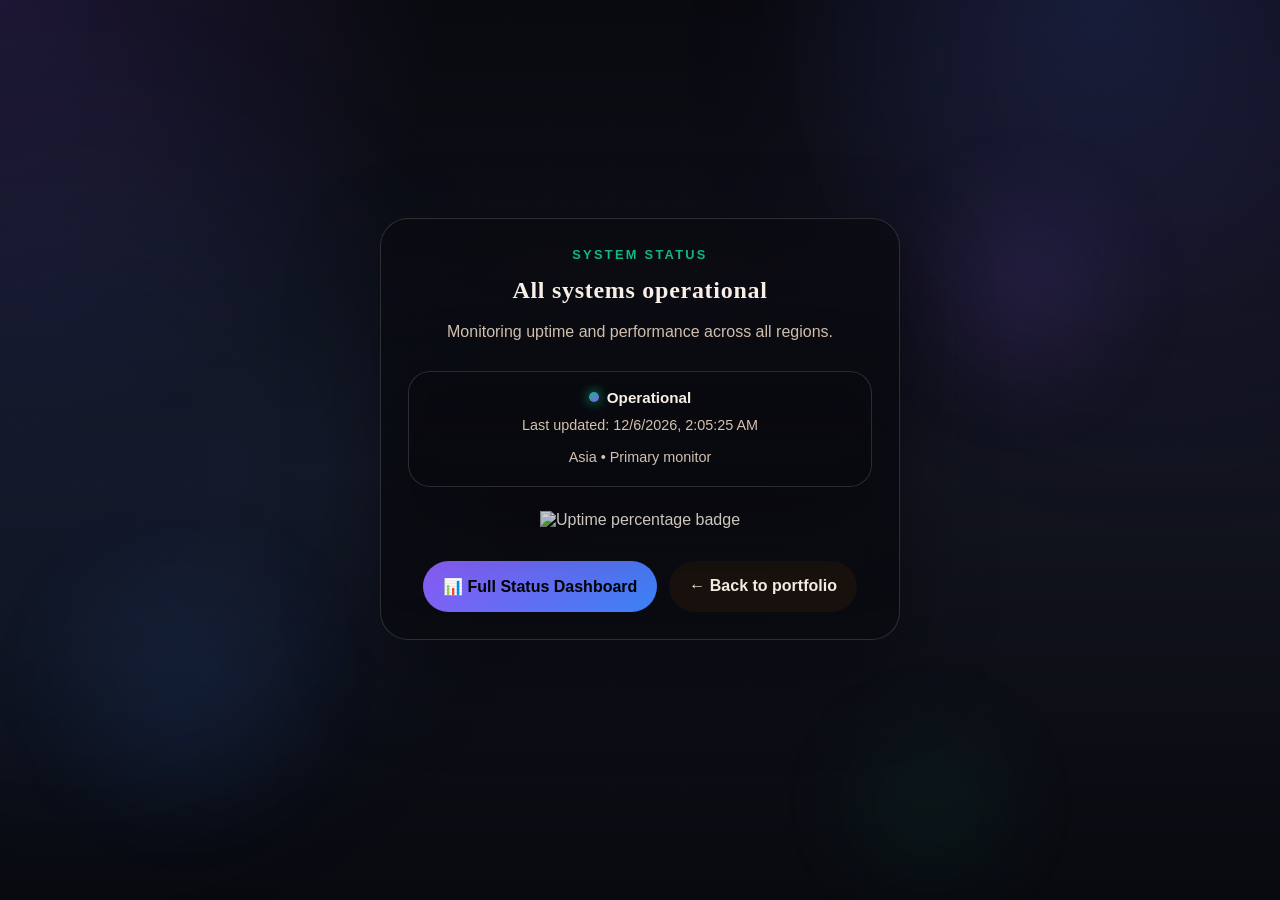
==== commit 805db6ac: "minor fixes" ====
--- a/status/index.html
+++ b/status/index.html
@@ -126,8 +126,9 @@
         />
       </div>
 
-      <div style="margin-top:2rem;">
-        <a href="/" class="button button-secondary">← Back to portfolio</a>
+      <div style="margin-top:2rem; display:flex; gap:0.75rem; justify-content:center; flex-wrap:wrap;">
+        <a href="https://stats.uptimerobot.com/cHxAkCg0nx" target="_blank" rel="noreferrer" class="button button-secondary">📊 Full Status Dashboard</a>
+        <a href="/" class="button button-secondary" style="background:var(--panel-strong); color:var(--text);">← Back to portfolio</a>
       </div>
 
     </div>
@@ -139,5 +140,21 @@
       "Last updated: " + new Date().toLocaleString();
   </script>
 
+  <!-- Custom Cursor (same as main site) -->
+  <div class="cursor-blend"></div>
+  <script>
+    const cursor = document.querySelector('.cursor-blend');
+    let mouseX = window.innerWidth / 2, mouseY = window.innerHeight / 2;
+    let cursorX = mouseX, cursorY = mouseY;
+    window.addEventListener('mousemove', (e) => { mouseX = e.clientX; mouseY = e.clientY; cursor.style.opacity = '1'; });
+    const animateCursor = () => {
+      cursorX += (mouseX - cursorX) * 0.15;
+      cursorY += (mouseY - cursorY) * 0.15;
+      cursor.style.transform = `translate3d(calc(${cursorX}px - 50%), calc(${cursorY}px - 50%), 0)`;
+      requestAnimationFrame(animateCursor);
+    };
+    requestAnimationFrame(animateCursor);
+  </script>
+
 </body>
 </html>
--- a/styles.css
+++ b/styles.css
@@ -1815,7 +1815,13 @@
     right: 1rem;
     bottom: 1rem;
   }
-}
+
+
+}
+@media (max-width: 1500px){
+    .side-nav {
+    display: none;
+  }}
 
 @media (max-width: 1200px) {
   .hero,
@@ -1843,6 +1849,7 @@
     max-width: none;
   }
 }
+
 
 @media (max-width: 980px) {
   .site-header {
@@ -2557,12 +2564,13 @@
   width: 100%;
   padding: 1.5rem;
   background: linear-gradient(to top, rgba(0,0,0,0.9), transparent);
-  color: var(--text);
+  color: #ffffff;
   font-size: 1.5rem;
   font-weight: bold;
   pointer-events: none;
   font-family: 'Space Grotesk', sans-serif;
   text-align: left;
+  text-shadow: 0 2px 8px rgba(0, 0, 0, 0.6);
 }
 .whoami-card-back {
   background: var(--bg-alt);
